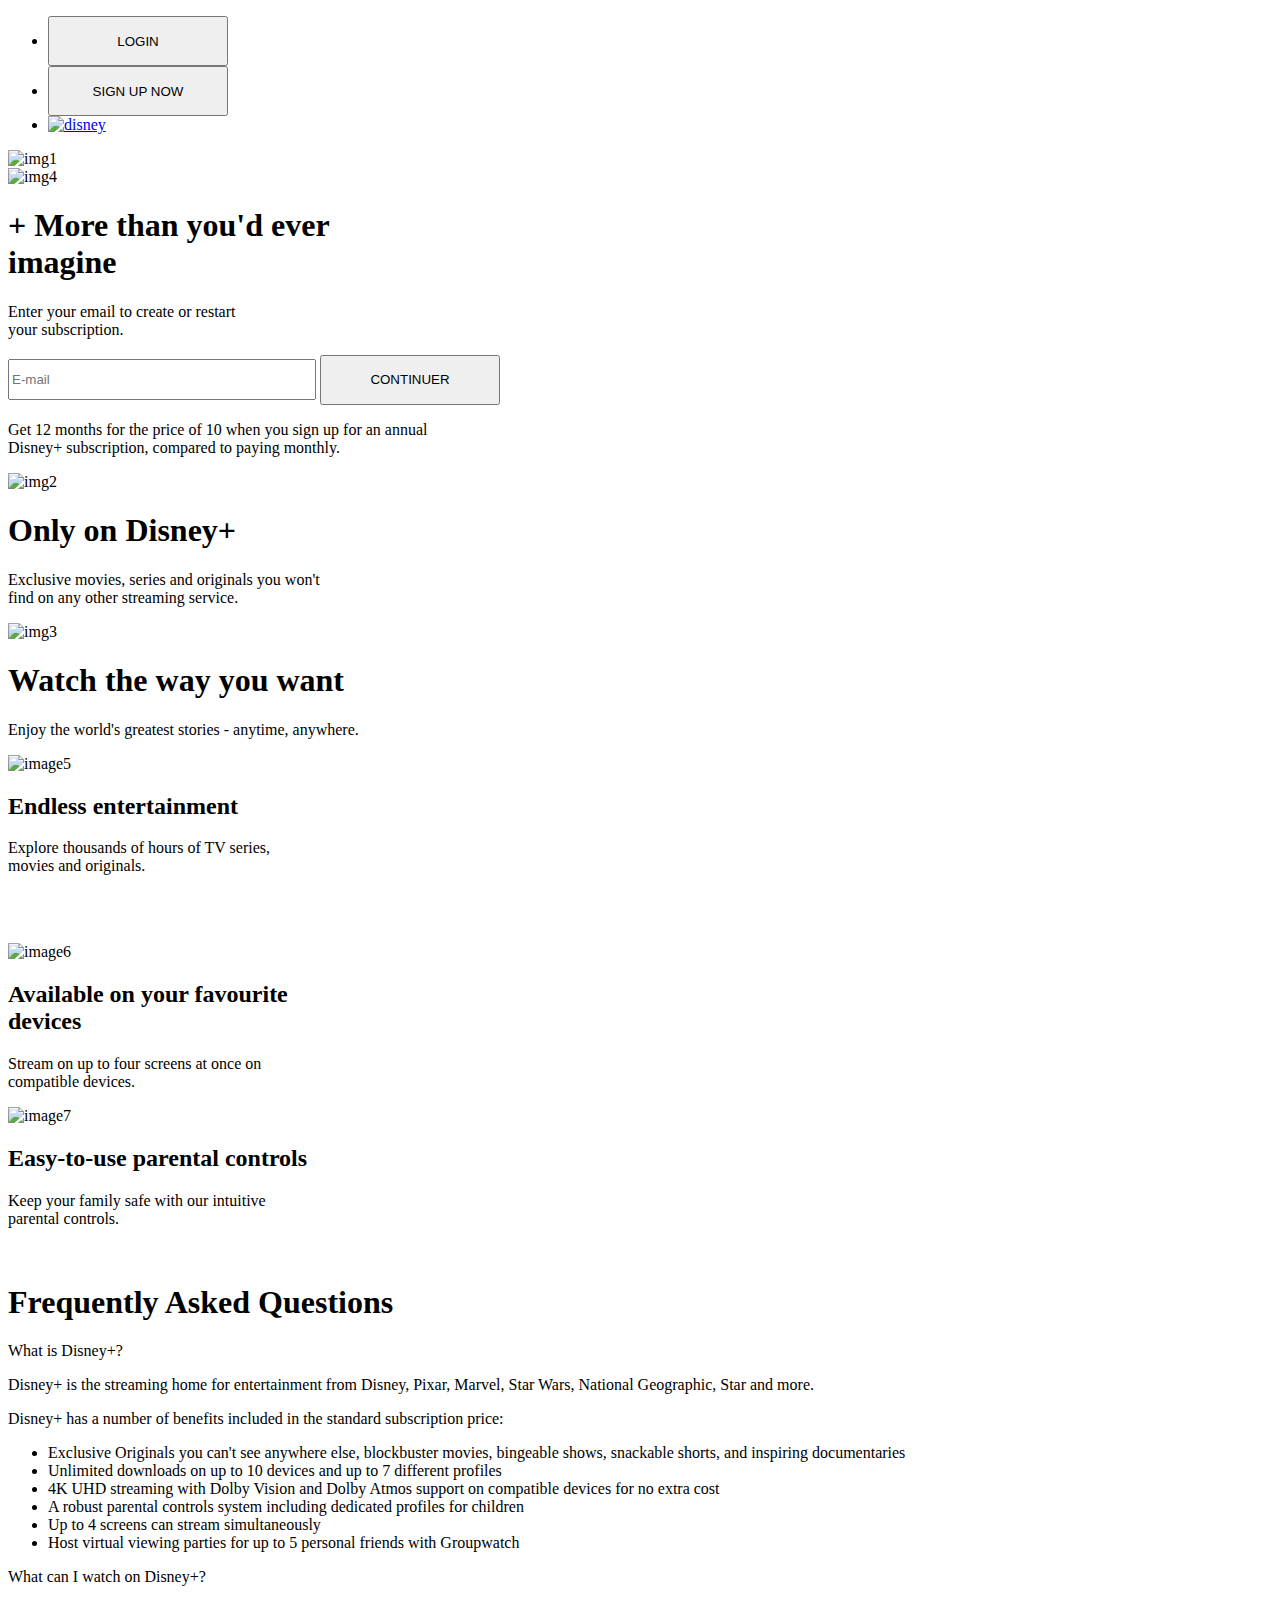
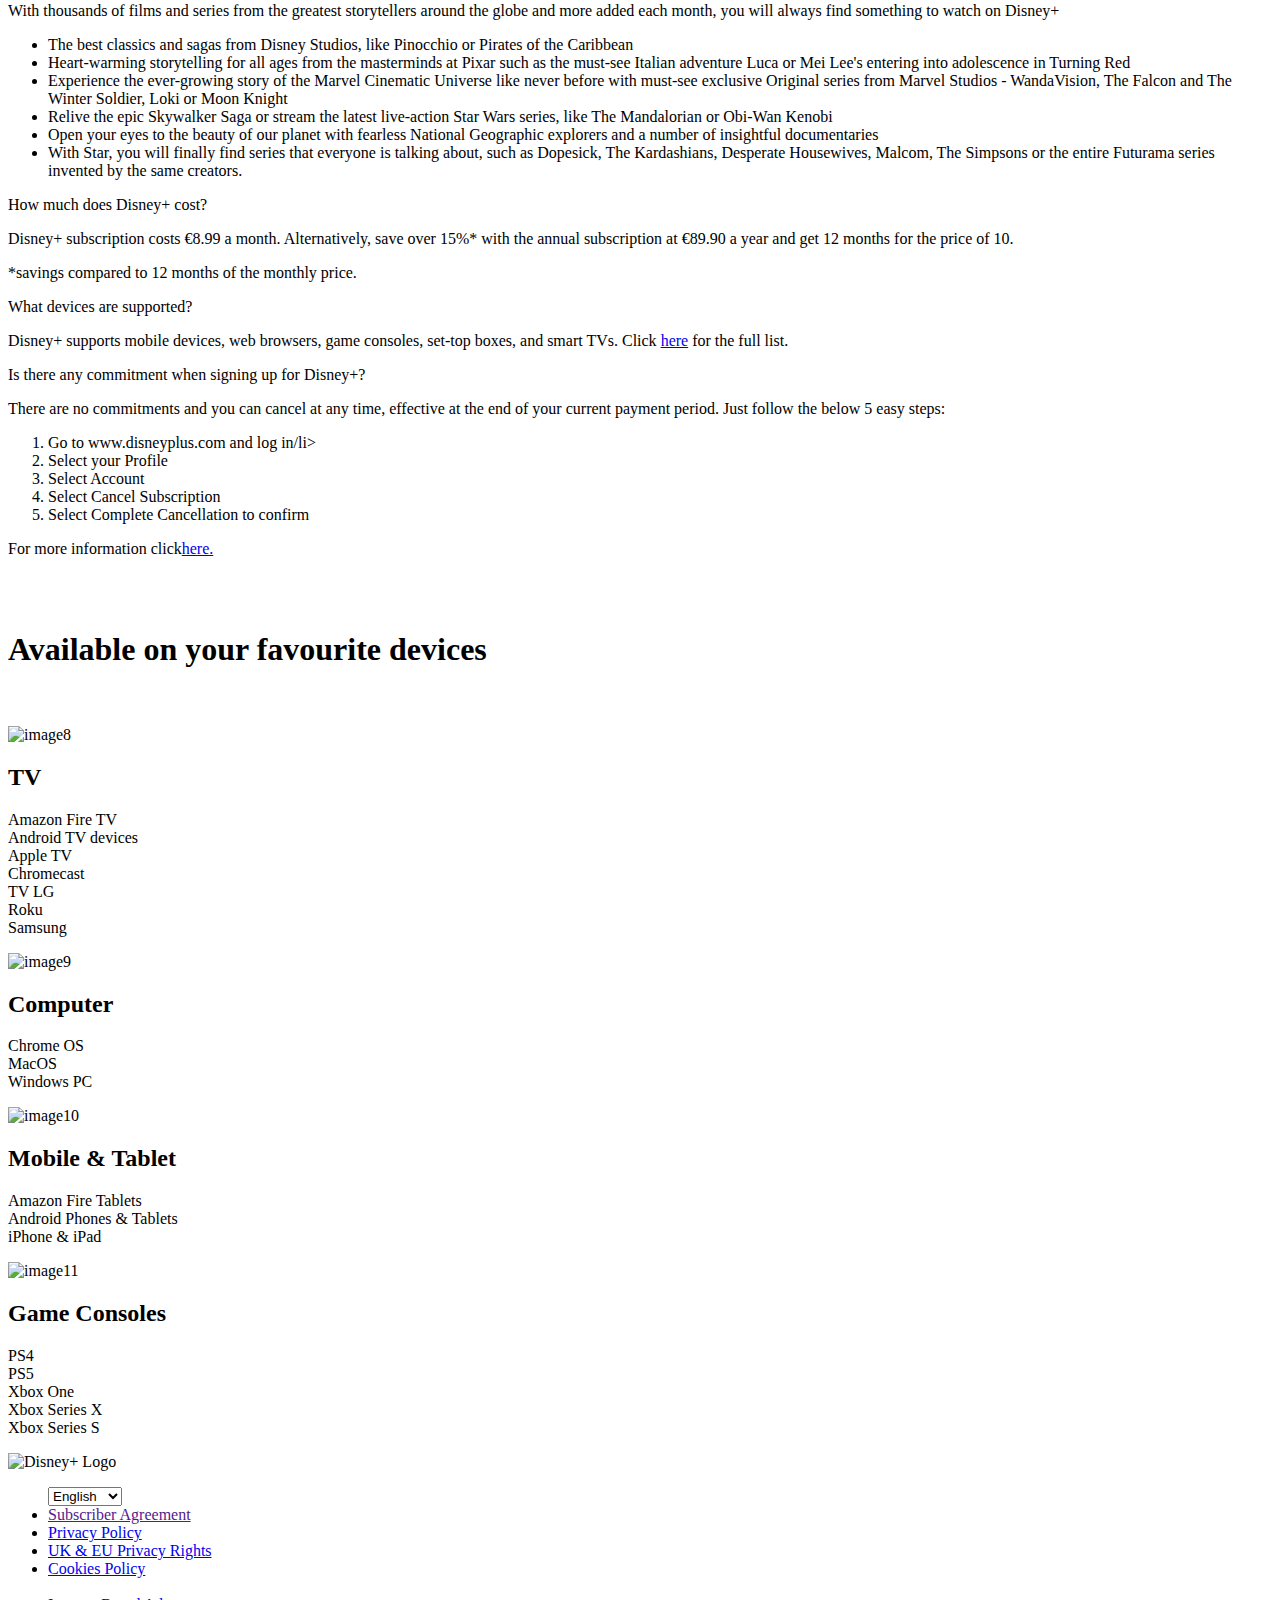
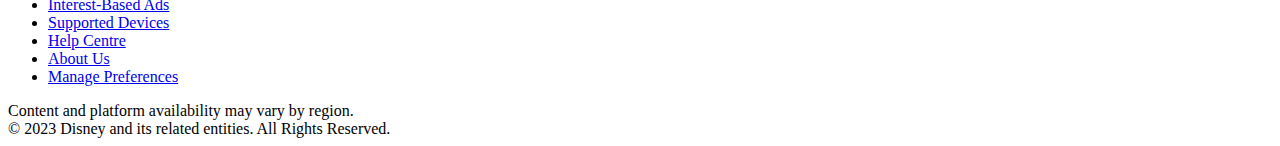
==== projet-disney+-en.html @ 483827f5 "Add files via upload" ====
<!DOCTYPE html>
<html lang="en">

<head>
    <meta charset="UTF-8">
    <meta http-equiv="X-UA-Compatible" content="IE=edge">
    <meta name="viewport" content="width=device-width, initial-scale=1.0">
    <title>Disney Plus en</title>
    <link rel="stylesheet" href="./css/normalize.css">
    <link rel="stylesheet" href="./css/disney+en-ordi.css">
    <script src="./js/dinsey+en.js" defer></script>
    <link rel="shortcut icon" href="img/favicons-disney-plus.png" />
</head>

<body>
    <header>
        <nav>
            <ul>
                <li><input class="bouton2" type="submit" value="LOGIN" style=" width: 180px; height: 50px; ">
                </li>
                <li><input class="bouton1" type="submit" value="SIGN UP NOW" style=" width: 180px; height: 50px; "></li>
                <li class="disney"><a href="#"><img src="img/logo-disney-plus.png" alt="disney"></a> </li>
            </ul>
        </nav>
    </header>
    <main>
        <div class="img1">
            <img src="img/background-disney-plus.png" alt="img1">

            <div class="texte1">
                <div class="img4">
                    <img src="img/logo-disney-plus.png" alt="img4">
                </div>

                <h1>+ More than you'd ever<br>imagine
                </h1>
                <p class="pg1"> Enter your email to create or restart
                    <br>your subscription.
                </p>

                <form class="flex" action="" method="post">
                    <input class="mail" type="text" name="mail" id="id-@ email" placeholder="E-mail" required
                        style="width: 300px; height: 35px;">

                    <input class="suivant" type="submit" value="CONTINUER" style="width: 180px; height: 50px;">
                </form>

                <p class="pg2"> Get 12 months for the price of 10 when you sign up for an annual <br> Disney+
                    subscription, compared to paying monthly.
                </p>


            </div>




            <div class="img2">
                <img src="img/andor.jpeg" alt="img2">
                <div class="texte2">
                    <h1>Only on Disney+</h1>
                    <p class="pg"> Exclusive movies, series and originals you won't <br>find on any other streaming service.
                    </p>
                </div>
            </div>




                <div class="img3">
                    <img src="img/logo-kenobi.jpeg" alt="img3">
                    <div class="texte3">
                        <h1>Watch the way you want</h1>
                        <p class="pg">Enjoy the world's greatest stories - anytime, anywhere.
                        </p>
                    </div>
                </div>
                    <form>
                        <div class="image5">
                            <img src="img/logo-bobine.png" alt="image5">
                            <div class="texte">
                                <h2>Endless entertainment</h2>
                                <p class="pg">Explore thousands of hours of TV series, <br> movies and originals.</p>
                                <br></p>
                                </br>
                            </div>
                        </div>

                        <div class="image6">
                            <img src="img/logo-device.png" alt="image6">
                            <div class="texte">
                                <h2>Available on your favourite <br>devices</h2>
                                <p class="pg">Stream on up to four screens at once on <br>compatible devices.</p>
                            </div>
                        </div>

                        <div class="image7">
                            <img src="img/logo-parental.png" alt="image7">
                            <div class="texte">
                                <h2>Easy-to-use parental controls</h2>
                                <p class="pg">Keep your family safe with our intuitive<br>parental controls.</p>
                                <br> </p>
                            </div>
                        </div>
                    </form>


                    <section class="faq">
                        <h1>Frequently Asked Questions</h1>
                        <div class="menu">
                            <div class="question num-1">
                                <div class="titre">
                                    <span>What is Disney+?</span>
                                    <div class="plus">
                                        <span class="bar bar-one"></span>
                                        <span class="bar bar-two"></span>
                                    </div>
                                </div>
                                <div class="text">
                                    <p>
                                        Disney+ is the streaming home for entertainment from Disney, Pixar, Marvel, Star Wars, National
                        Geographic, Star and more.
                                    </p>
                                    <p>
                                        Disney+ has a number of benefits included in the standard subscription price:
                                    </p>
                                    <ul>
                                        <li>
                                            Exclusive Originals you can't see anywhere else, blockbuster movies, bingeable shows,
                                            snackable shorts, and inspiring documentaries
                                        </li>
                                        <li>
                                            Unlimited downloads on up to 10 devices and up to 7 different profiles
                                        </li>
                                        <li>
                                            4K UHD streaming with Dolby Vision and Dolby Atmos support on compatible devices for no
                            extra cost
                                        </li>
                                        <li>
                                            A robust parental controls system including dedicated profiles for children
                                        </li>
                                        <li>Up to 4 screens can stream simultaneously</li>
                                        <li>
                                            Host virtual viewing parties for up to 5 personal friends with Groupwatch
                                        </li>
                                    </ul>
                                </div>
                            </div>
                            <div class="question num-2">
                                <div class="titre">
                                    <span>What can I watch on Disney+?</span>
                                    <div class="plus">
                                        <span class="bar bar-one"></span>
                                        <span class="bar bar-two"></span>
                                    </div>
                                </div>
                                <div class="text">
                                    <p>
                                        With thousands of films and series from the greatest storytellers around the globe and more
                        added each month, you will always find something to watch on Disney+
                                    </p>
               
                                    <ul>
                                        <li>
                                            The best classics and sagas from Disney Studios, like Pinocchio or Pirates of the Caribbean
                                        </li>
                                        <li>
                                            Heart-warming storytelling for all ages from the masterminds at Pixar such as the must-see
                                            Italian adventure Luca or Mei Lee's entering into adolescence in Turning Red
                                        </li>
                                        <li>
                                            Experience the ever-growing story of the Marvel Cinematic Universe like never before with
                                            must-see exclusive Original series from Marvel Studios - WandaVision, The Falcon and The
                                            Winter Soldier, Loki or Moon Knight
                                        </li>
                                        <li>
                                            Relive the epic Skywalker Saga or stream the latest live-action Star Wars series, like The
                                            Mandalorian or Obi-Wan Kenobi
               
                                        </li>
                                        <li>
                                            Open your eyes to the beauty of our planet with fearless National Geographic explorers and a
                                            number of insightful documentaries
                                        </li>
                                        <li>
                                            With Star, you will finally find series that everyone is talking about, such as Dopesick,
                                            The Kardashians, Desperate Housewives, Malcom, The Simpsons or the entire Futurama series
                                            invented by the same creators.
                                        </li>
                                    </ul>
                                </div>
                            </div>
                            <div class="question num-3">
                                <div class="titre">
                                    <span>How much does Disney+ cost?</span>
                                    <div class="plus">
                                        <span class="bar bar-one"></span>
                                        <span class="bar bar-two"></span>
                                    </div>
                                </div>
                                <div class="text">
                                    <p>
                                        Disney+ subscription costs €8.99 a month. Alternatively, save over 15%* with the annual
                                        subscription at €89.90 a year and get 12 months for the price of 10.
                                    </p>
                                    <p>
                                        *savings compared to 12 months of the monthly price.
                                    </p>
                                </div>
                            </div>
                            <div class="question num-4">
                                <div class="titre">
                                    <span>What devices are supported?</span>
                                    <div class="plus">
                                        <span class="bar bar-one"></span>
                                        <span class="bar bar-two"></span>
                                    </div>
                                </div>
                                <div class="text">
                                    <p>
                                        Disney+ supports mobile devices, web browsers, game consoles, set-top boxes, and smart TVs.
                                        Click
                                        <a class="link" href="#">here</a> for the full list.
                                    </p>
                                </div>
                            </div>
                            <div class="question num-5">
                                <div class="titre">
                                    <span>Is there any commitment when signing up for Disney+?</span>
                                    <div class="plus">
                                        <span class="bar bar-one"></span>
                                        <span class="bar bar-two"></span>
                                    </div>
                                </div>
                                <div class="text">
                                    <p>
                                        There are no commitments and you can cancel at any time, effective at the end of your current
                                        payment period. Just follow the below 5 easy steps:
                                    </p>
               
                                    <ol>
                                        <li>Go to www.disneyplus.com and log in/li>
                                        <li>Select your Profile</li>
                                        <li>Select Account</li>
                                        <li>Select Cancel Subscription</li>
                                        <li>Select Complete Cancellation to confirm</li>
                                    </ol>
                                    <p>For more information click<a href="#" class="link">here.</a></p>
                                </div>
                            </div>
                        </div>
                    </section>
                    </footer>



                    <br><br>
                    <!-- Accessible sur vos appareils préférés -->
                    <div class="texte">
                        <h1>Available on your favourite devices</h1>
                    </div>
                    <br><br>
                    <form>
                        <div class="image8">
                            <img src="img/logo-tv.png" alt="image8">
                            <div class="texte">
                                <h2>TV</h2>
                                <p class="pg">Amazon Fire TV <br>
                                    Android TV devices <br>
                                    Apple TV <br>
                                    Chromecast <br>
                                    TV LG <br>
                                    Roku <br>
                                    Samsung</p>
                            </div>
                        </div>
                        <div class="image9">
                            <img src="img/logo-ordinateur.png" alt="image9">
                            <div class="texte">
                                <h2>Computer</h2>
                                <p class="pg">Chrome OS <br>
                                    MacOS <br>
                                     Windows PC </p>
                            </div>
                        </div>

                        <div class="image10">
                            <img src="img/logo-ecran-portable.png" alt="image10">
                            <div class="texte">
                                <h2>Mobile & Tablet</h2>
                                <p class="pg">Amazon Fire Tablets <br>
                                    Android Phones & Tablets <br>
                                    iPhone & iPad</p>
                            </div>
                        </div>

                        <div class="image11">
                            <img src="img/logo-manette-jeu.png" alt="image11">
                            <div class="texte">
                                <h2>Game Consoles</h2>
                                <p class="pg">PS4 <br>
                                    PS5 <br>
                                    Xbox One <br>
                                    Xbox Series X <br>
                                    Xbox Series S</p>
                            </div>
                        </div>
                    </form>


    </main>
    <!-- fin de page -->
    <footer>
        <img src="img/logo-disney-plus.png" alt="Disney+ Logo" class="logo" />
        <ul class="footer-links">
            <select name="lang" id="lang-select">
                <option value="English">English</option>
                <option value="index.html" >Français</option>
            </select>
            <li><a href="">Subscriber Agreement</a></li>
            <li><a href="#">Privacy Policy</a></li>
            <li><a href="#">UK & EU Privacy Rights</a></li>
            <li><a href="#">Cookies Policy</a></li>
            <br>
            <li><a href="#">Interest-Based Ads</a></li>
            <li><a href="#">Supported Devices</a></li>
            <li><a href="#">Help Centre</a></li>
            <li><a href="#">About Us</a></li>
            <li><a href="#">Manage Preferences</a></li>
        </ul>
        <span>Content and platform availability may vary by region.
            <br>
            © 2023 Disney and its related entities. All Rights Reserved.</span>
    </footer>

</body>

</html>
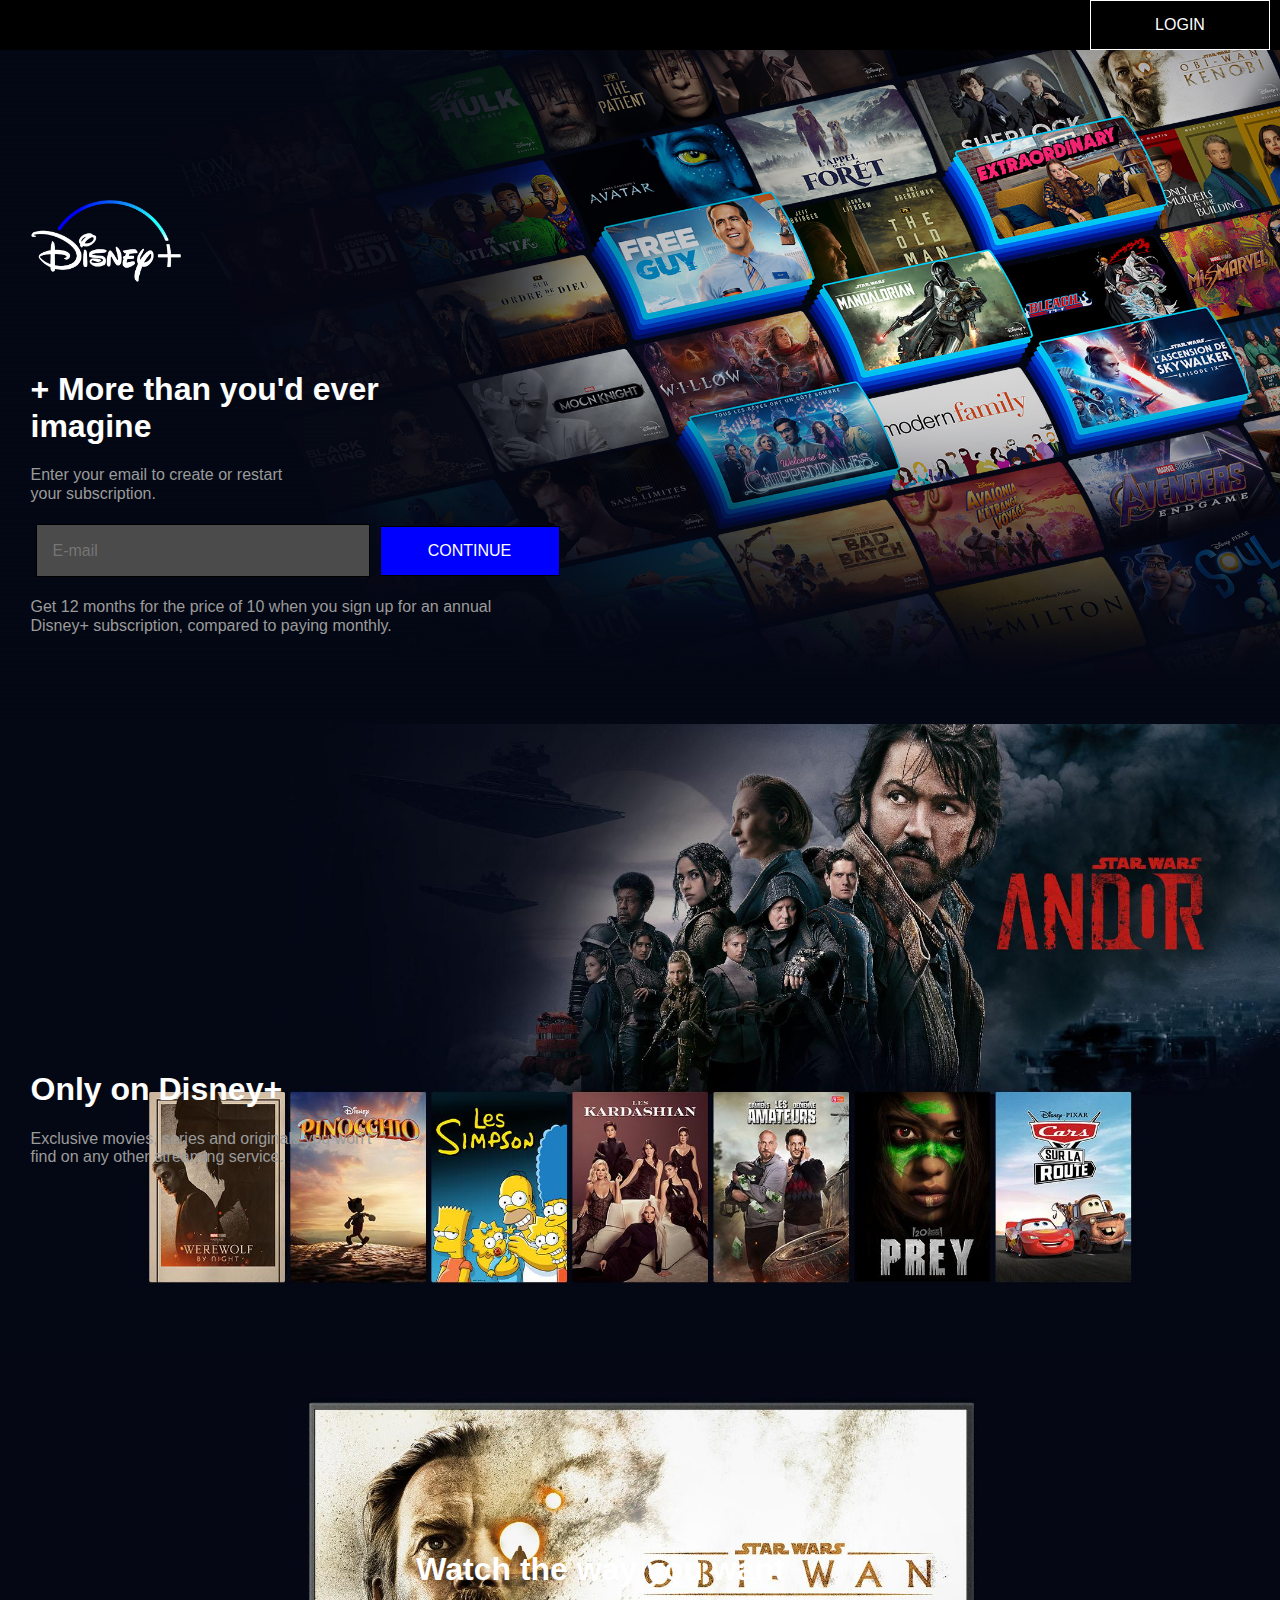
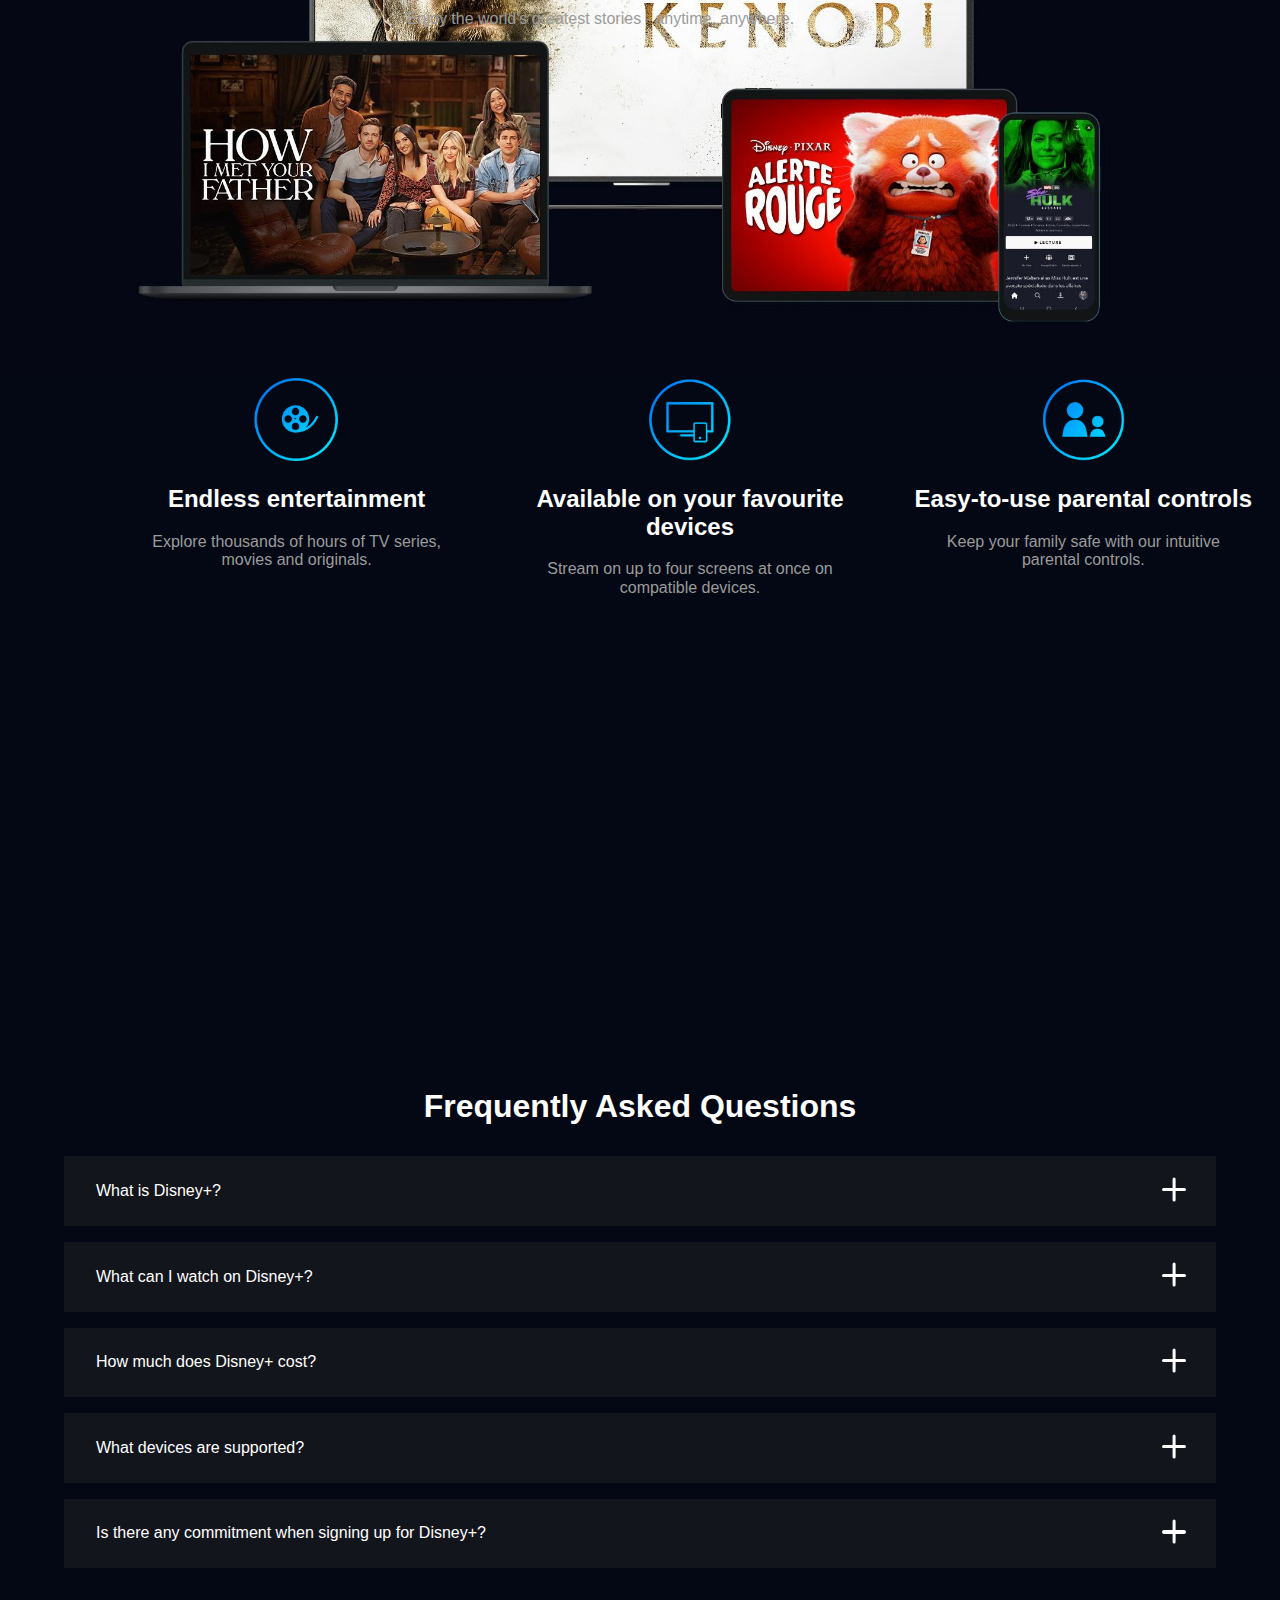
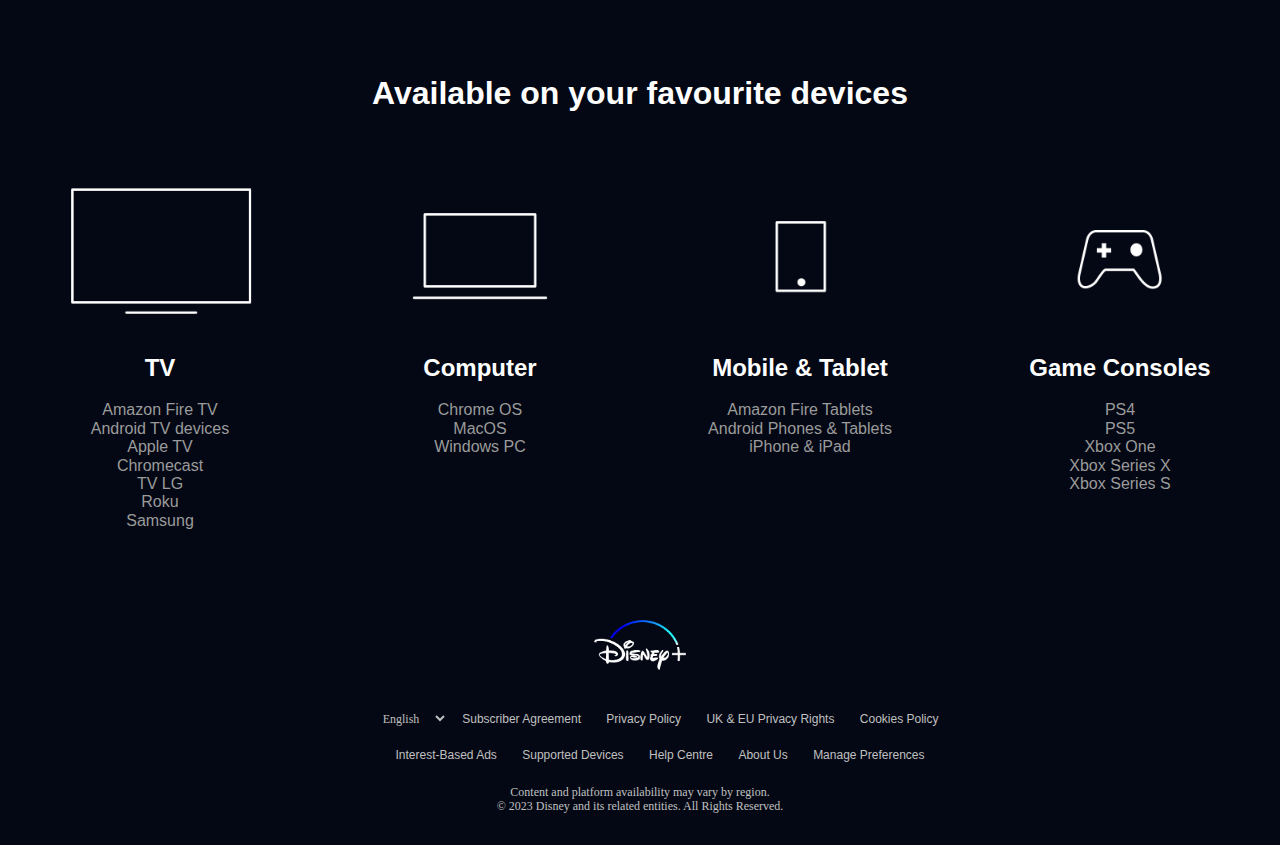
==== commit 2173ea20: "Update projet-disney+-en.html" ====
--- a/projet-disney+-en.html
+++ b/projet-disney+-en.html
@@ -42,7 +42,7 @@
                     <input class="mail" type="text" name="mail" id="id-@ email" placeholder="E-mail" required
                         style="width: 300px; height: 35px;">
 
-                    <input class="suivant" type="submit" value="CONTINUER" style="width: 180px; height: 50px;">
+                    <input class="suivant" type="submit" value="CONTINUE" style="width: 180px; height: 50px;">
                 </form>
 
                 <p class="pg2"> Get 12 months for the price of 10 when you sign up for an annual <br> Disney+
@@ -335,4 +335,4 @@
 
 </body>
 
-</html>+</html>
--- a/css/disney+en-ordi.css
+++ b/css/disney+en-ordi.css
@@ -0,0 +1,660 @@
+.bouton2{
+    color: white;
+    background-color: black;
+    font-family: Arial, Helvetica, sans-serif;
+    cursor: pointer;
+    border: 1px solid white;
+}
+
+a {
+    text-decoration: none;
+    color: #fff;
+    font-family: Arial, Helvetica, sans-serif;
+}
+
+header {
+    position: fixed;
+    top: 0;
+    left: 0;
+    width: 100%;
+    background-color: black;
+    z-index: 9999;
+}
+
+body {
+    background-color: #040814;
+}
+
+nav ul {
+    list-style: none;
+    margin: 0;
+    padding: 0;
+    text-align: right;
+}
+
+nav li {
+    display: inline-block;
+    position: relative;
+}
+/*Pour positionner les boutons et le logo*/
+
+nav li:nth-child(1){
+    margin-right: 10px;
+}
+
+nav li:nth-child(2) {
+    position: absolute;
+    top: 0;
+    right: 0;
+    margin-right: 200px;
+}
+
+nav li:nth-child(2) input {
+    background-color: blue;
+    color: white;
+    font-family: Arial, Helvetica, sans-serif;
+    border: none;
+    padding: 10px 20px;
+    font-size: 16px;
+    cursor: pointer;
+}
+nav li.disney {
+    display: none;
+    position: absolute;
+    top: 0;
+    left: 0;
+    cursor: pointer;
+}
+
+nav li.disney img {
+    height: 50px;
+    max-width: 100%;
+}
+
+/*Faire disparaitre et apparaitre le boutons et le logo quand on défile la page*/
+.bouton1{
+    display: none;
+}
+
+.scrolled nav li.disney{
+    display: inline-block;
+
+}
+
+.image {
+    display: flex;
+    flex-direction: column;
+    height: 100vh;
+}
+
+img {
+    width: 100%;
+    height: auto;
+    object-fit: cover;
+}
+
+.identifier {
+    color: white;
+    background-color: black;
+    font-family: Arial, Helvetica, sans-serif;
+    /* curseur de la souris qui pointe pour une intéraction */
+    cursor: pointer;
+    float: right;
+    border: 1px solid white;
+}
+
+.pg-end {
+    font-family: Arial, Helvetica, sans-serif;
+}
+
+.pg {
+    color: rgb(155, 155, 155);
+    font-family: Arial, Helvetica, sans-serif;
+}
+
+.pg1 {
+    color: rgb(155, 155, 155);
+}
+
+.pg2 {
+    color: rgb(155, 155, 155);
+}
+
+form {
+    display: flex;
+    align-items: center;
+}
+
+.suivant {
+    background-color: blue;
+    display: inline-block;
+    vertical-align: middle;
+    text-align: center;
+    cursor: pointer;
+    margin: 5px;
+    text-decoration: none;
+    border: black 1px solid;
+    color: white;
+    height: 40px;
+    padding: 8px 16px;
+    font-family: Arial, Helvetica, sans-serif;
+    display: flex;
+    flex-wrap: wrap;
+
+}
+
+.mail {
+    background-color: rgb(75, 75, 75);
+    display: inline-block;
+    vertical-align: middle;
+    margin: 5px;
+    text-decoration: none;
+    border: black 1px solid;
+    height: 40px;
+    padding: 8px 16px;
+    font-family: Arial, Helvetica, sans-serif;
+    display: flex;
+    flex-wrap: wrap;
+
+}
+
+.texte1 {
+    position: absolute;
+    font-family: Arial, Helvetica, sans-serif;
+    margin: 0 auto;
+    left: 0;
+    right: 579px;
+    top: 200px;
+    color: white;
+    width: 50%;
+}
+
+.texte2 {
+    position: absolute;
+    font-family: Arial, Helvetica, sans-serif;
+    margin: 0 auto;
+    left: 0;
+    right: 579px;
+    top: 1050px;
+    color: white;
+    width: 50%;
+}
+
+.texte3 {
+    position: absolute;
+    font-family: Arial, Helvetica, sans-serif;
+    margin: 0 auto;
+    left: 0;
+    right: 79px;
+    top: 1530px;
+    color: white;
+    width: 50%;
+    text-align: center;
+}
+
+.texte {
+    font-family: Arial, Helvetica, sans-serif;
+    color: white;
+    text-align: center;
+}
+
+
+.img4 {
+    width: 150px;
+    height: 150px;
+}
+
+.image5 {
+    margin-left: 100px;
+    width: 550px;
+    height: 550px;
+}
+
+
+
+.image6 {
+    width: 550px;
+    height: 550px;
+    margin-right: 550px;
+}
+
+
+
+.image7 {
+    width: 550px;
+    height: 550px;
+    margin-left: -550px;
+}
+
+.image8 {
+    width: 450px;
+    height: 450px;
+   
+}
+
+.image9 {
+    width: 450px;
+    height: 450px;
+    margin-right: 550px;
+}
+
+.image10 {
+    width: 450px;
+    height: 450px;
+    margin-left: -550px;
+}
+
+.image11 {
+    width: 450px;
+    height: 450px;
+   
+}
+
+.faq {
+    width: 90%;
+    margin: 0 auto;
+    margin-top: 160px;
+}
+.faq h1 {
+    font-size: 38,4px;
+    text-align: center;
+    margin-bottom: 32px;
+    color: #fff;
+    font-family: Arial, Helvetica, sans-serif;
+}
+.menu {
+    color: silver;
+    margin: 0 auto;
+    width: 100%;
+    margin-bottom: 48px;
+}
+.question {
+    background-color: #13151d;
+    padding: 1.6em 2em;
+    margin-bottom: 16px;
+    cursor: pointer;
+}
+.question .titre {
+    font-size: 20,8px;
+    font-weight: 500;
+    color: #fff;
+    position: relative;
+    font-family: Arial, Helvetica, sans-serif;
+}
+.plus {
+    position: absolute;
+    z-index: 5;
+    right: -0.2%;
+    bottom: 50%;
+}
+/*Afficher le plus et le positionner*/
+.plus .bar {
+    width: 24px;
+    height: 3.2px;
+    display: block;
+    background-color: #fff;
+    border-radius: 5px;
+    position: relative;
+}
+.plus .bar-one {
+    top: 3px;
+    transform: rotate(90deg);
+}
+/*L'animation est activé quand on click */
+.plus.active .bar-one {
+    opacity: 0;
+}
+.plus.active .bar-two {
+    left: 20%;
+}
+/*On ne voit pas le texte quand on ne click pas*/
+.text {
+    font-size: 20.8px;
+    opacity: 0;
+    height: 0;
+}
+.text p {
+    margin: 0;
+    padding: 0;
+}
+/*Le texte apparait quand on click*/
+.text.active {
+    opacity: 1;
+    height: auto;
+    font-family: Arial, Helvetica, sans-serif;
+}
+.text.active p {
+    margin: 27.2px ;
+    font-family: Arial, Helvetica, sans-serif;
+}
+
+.text ol {
+    margin-left: 20.8px;
+    font-family: Arial, Helvetica, sans-serif;
+}
+.text ul li,
+.text ol li {
+    margin: 16px;
+    font-family: Arial, Helvetica, sans-serif;
+}
+
+
+footer {
+    width: 90%;
+    margin: 0 auto;
+    text-align: center;
+    color: silver;
+    font-size: 12px;
+    position: relative;
+    z-index: 2;
+    margin-bottom: 32px;
+}
+footer .logo {
+    width: 8%;
+    margin-bottom: 16px;
+}
+footer a {
+    color: silver;
+}
+footer a:hover,
+footer a:active {
+    color: #fff;
+}
+#lang-select {
+    background-color: transparent;
+    color: silver;
+    padding: 0.3em 0.7em;
+    border: none;
+    cursor: pointer;
+}
+/*Quand on click sur Français on a le choix entre français et anglais avec un fond blanc*/
+#lang-select:focus-visible {
+    border: 1px solid ;
+    color: #fff;
+    border-radius: 2px;
+}
+#lang-select option {
+    color: #000;
+}
+.footer-links li {
+    display: inline-block;
+    margin: 11.2px;
+}
+.footer-links li a {
+    font-size: 12px;
+}
+
+footer div:first-of-type a {
+    margin: 12.8px;
+}
+
+
+
+@media screen and (min-width: 480px) and (max-width: 1024px) {
+        img{
+            background-size: 100% auto;
+        }
+   
+        .texte1{
+            position: static;
+            transform: none;
+            text-align: center;
+        }
+   
+        .texte1 img{
+            position: absolute;
+            top: 290px;
+            max-width: 30%;
+            height: auto;
+            text-align: center;
+        }
+   
+   
+        .texte1 h1{
+            position: absolute;
+            top: 400px;
+            font-size: 24px;
+            white-space: nowrap;
+        }
+       
+   
+        .texte1 p{
+            font-size: 16px;
+            white-space: nowrap;
+        }
+   
+        .pg1{
+            position: absolute;
+            top: 460px;
+            font-size: 16px;
+            white-space: nowrap;
+        }
+   
+   
+        .texte1 input{
+            font-size: 16px;
+            padding: 10px 20px;
+            border-radius: 5px;
+   
+        }
+   
+        .mail{
+            position: absolute;
+            top: 540px;
+        }
+   
+        .suivant{
+            position: absolute;
+            top: 540px;
+            right: 50px;
+        }  
+   
+        .texte2{
+            margin-left: 10px;
+            white-space: nowrap;
+        }
+   
+        .texte2{
+            position: absolute;
+            top: 760px;
+        }
+   
+        .texte3 h1{
+            white-space: nowrap;
+            position: absolute;
+            top: -320px;
+            left: 50px;
+            text-align: center;
+        }
+   
+        .texte3 p{
+            position: absolute;
+            top: -280px;
+            white-space: nowrap;
+        }
+   
+        .texte3{
+            position: absolute;
+            transform: none;
+            text-align: center;
+            top: 1310px;
+        }
+    }
+   
+
+
+@media screen and (max-width: 480px) {
+    .texte1{
+        position: relative;
+        text-align: center;
+    }
+
+    .texte1 img{
+        position: absolute;
+        top: -300px;
+        max-width: 50%;
+        height: auto;
+        text-align: center;
+    }
+
+    .texte1 h1{
+        position: absolute;
+        top: -260px;
+        font-size: 14px;
+        white-space: nowrap;
+    }
+
+    .pg1{
+        font-size: 12px;
+        white-space: nowrap;
+        position: absolute;
+        top: -220px;
+        left: -20px;
+    }
+
+    .mail{
+        position: absolute;
+        top: -185px;
+        left: -30px;
+    }
+
+    .suivant{
+        position: absolute;
+        top: -128px;
+        left: -27px;
+    }
+
+    .pg2{
+        font-size: 12px;
+        white-space: nowrap;
+        position: absolute;
+        top: -85px;
+        left: -30px;
+    }
+
+    .texte2 h1{
+        text-align: center;
+        position: absolute;
+        top: -600px;
+        font-size: 14px;
+        white-space: nowrap;
+        right: -70px;
+    }
+
+    .texte2 p{
+        text-align: center;
+        position: absolute;
+        top: -560px;
+        font-size: 14px;
+        white-space: nowrap;
+        right: -130px;
+    }
+
+    .texte3 h1{
+        text-align: center;
+        position: absolute;
+        top: -820px;
+        font-size: 14px;
+        white-space: nowrap;
+        right: -50px;
+    }
+
+    .texte3 p{
+        text-align: center;
+        position: absolute;
+        top: -800px;
+        font-size: 12px;
+        white-space: nowrap;
+        left: -10px;
+    }
+
+    form{
+        display: flex;
+        flex-direction: column;
+        gap: 0;
+    }
+
+    .image5{
+        order: 1;
+   
+    }
+
+    .image6{
+        order: 2;
+        margin-right: auto;
+        position: absolute;
+        top: 250px;
+    }
+
+    .image7{
+        order: 3;
+        margin-left: auto;
+        position: absolute;
+        top: 500px;
+    }
+
+    .faq {
+        width: 95%;
+    }
+    .plus {
+        right: -3%;
+        bottom: 50%;
+    }
+    .plus .bar {
+        width: 1.3rem;
+    }
+   
+    footer .logo {
+        width: 25%;
+    }
+    .num-5 .titre span {
+        width: 90%;
+        display: inline-block;
+    }
+    .num-5 .plus {
+        position: absolute;
+        z-index: 5;
+        right: -3%;
+        bottom: 50%;
+    }
+
+    .num-5 .plus .bar {
+        width: 1.3rem;
+        height: 0.2rem;
+        display: block;
+        background-color: var(--primary-text-color);
+        border-radius: 5px;
+        position: relative;
+    }
+    .num-5 .plus .bar-one {
+        top: 3px;
+        transform: rotate(90deg);
+    }
+
+    .num-5 .plus.active .bar-one {
+        opacity: 0;
+    }
+    .num-5 .plus.active .bar-two {
+        left: 20%;
+    }
+
+
+    footer div:first-of-type {
+        margin: 1.5rem 0;
+    }
+
+    .footer-links {
+        width: 100%;
+    }
+    .footer-links li {
+        display: inline-block;
+        margin: 0 0.7rem;
+    }
+    .footer-links li a {
+        font-size: 0.7rem;
+        line-height: 2.5rem;
+    }
+    footer .logo {
+        width: 20%;
+    }
+}
